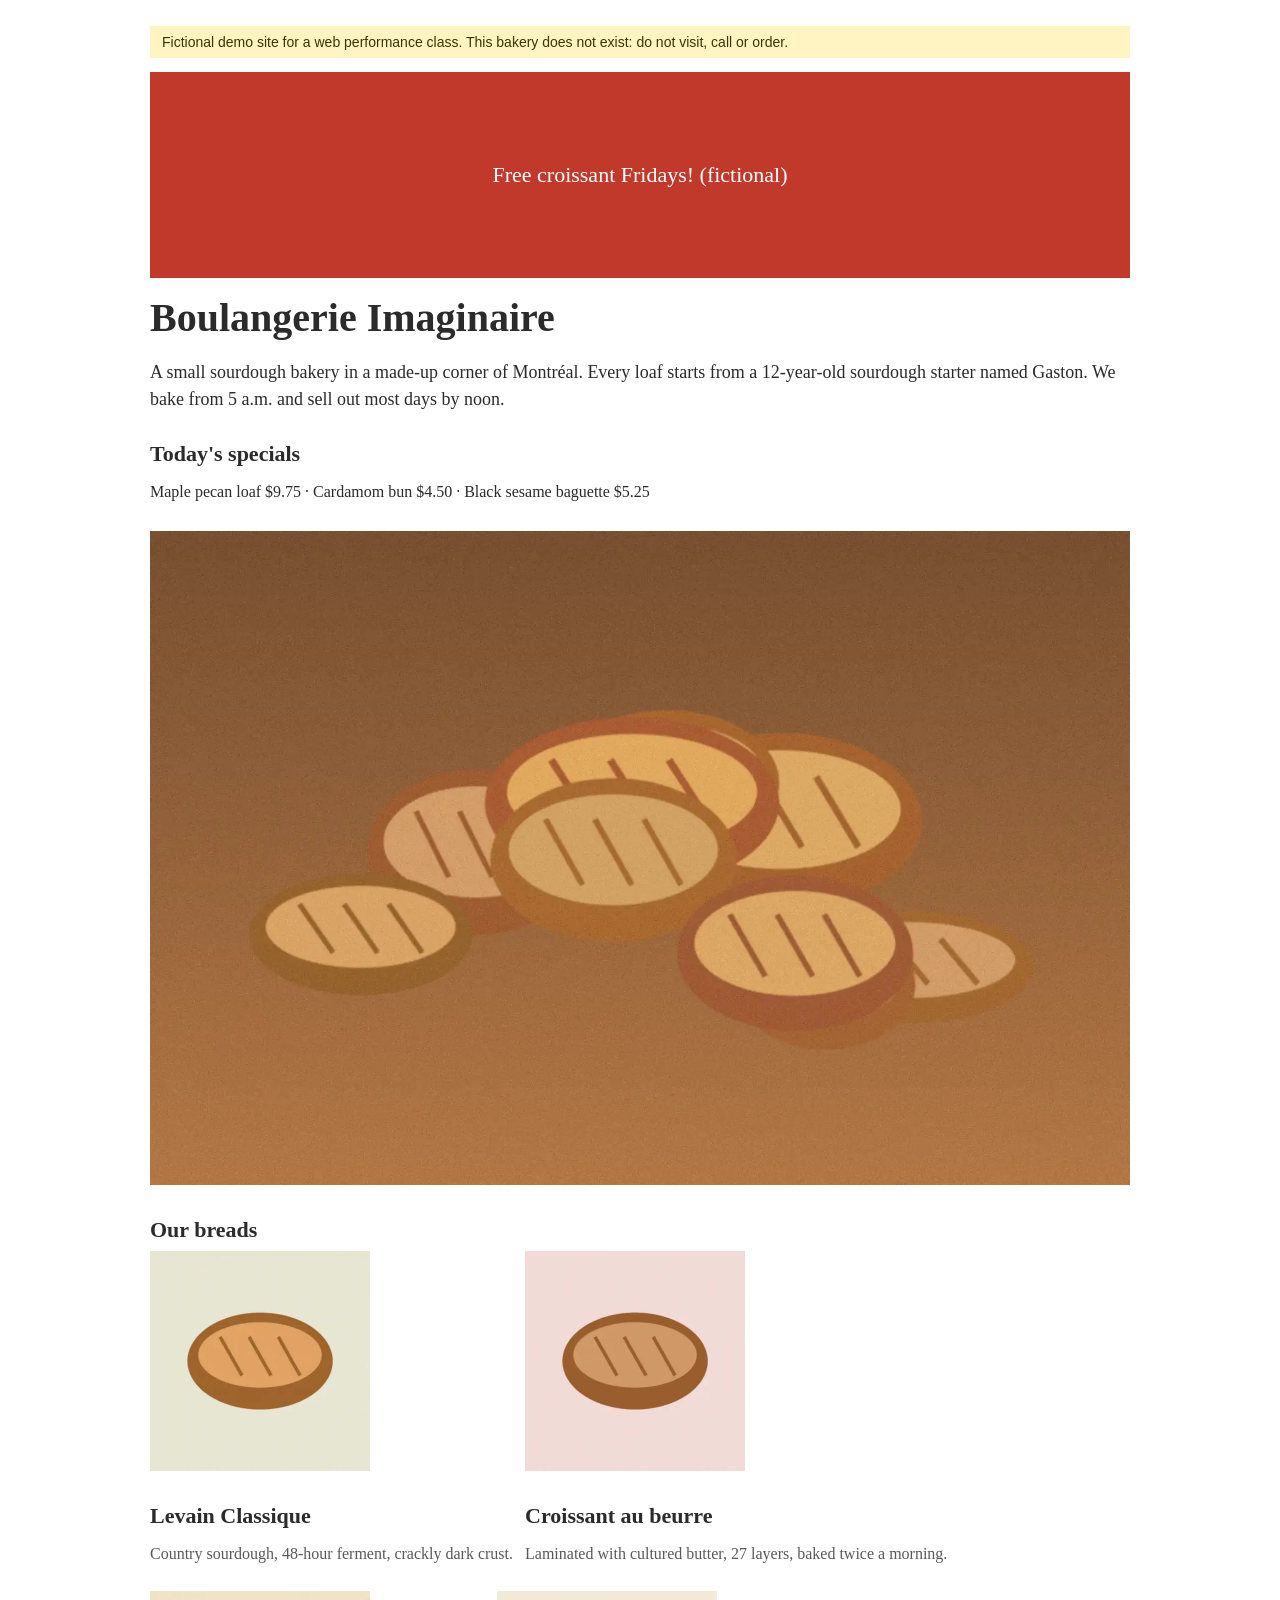
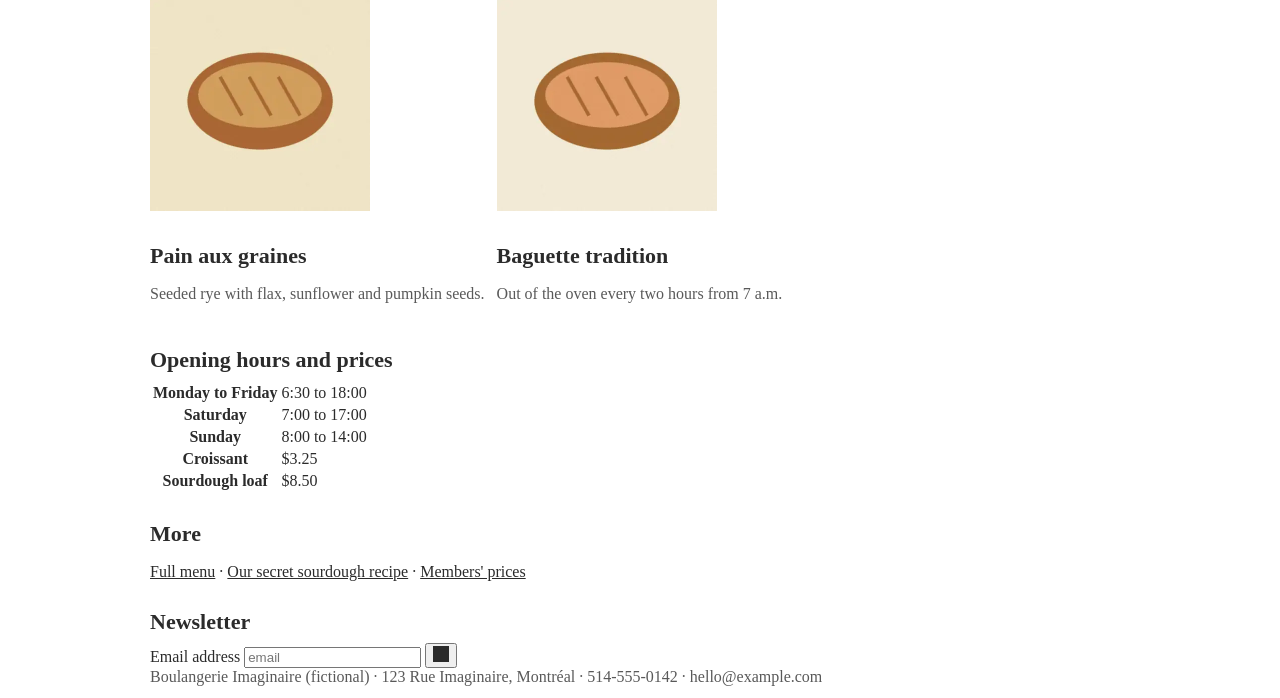
==== optimized/all/index.html @ 462ffbc3 "Bad website for pagespeed.web.dev: fictional bakery built to score badly, 9 fixed pages under /optim" ====
<!doctype html>
<!--
  FIXED version of /home: all. Fixed here: fcp lcp tbt cls a11y bp seo geo. Everything else is still broken on purpose.
  Compare it with the bad page at /home.
-->
<html lang="en" data-fixed="fcp lcp tbt cls a11y bp seo geo">
<head>
  <meta charset="utf-8">
  <title>Boulangerie Imaginaire - sourdough bakery (fictional demo)</title>
  <meta name="description" content="Boulangerie Imaginaire is a fictional sourdough bakery used to teach PageSpeed, SEO and GEO. Four breads, opening hours and prices.">
  <meta name="viewport" content="width=device-width, initial-scale=1">
  <style>
    body { font-family: Georgia, "Times New Roman", serif; margin: 0 auto; max-width: 980px; padding: 12px; color: #2b2b2b; }
    .notice { background: #fff4c2; color: #3d3200; padding: 8px 12px; font-family: Arial, sans-serif; font-size: 14px; }
    .banner { background: #c0392b; color: #fff; padding: 90px 12px; font-size: 22px; text-align: center; }
    .lede { font-size: 18px; line-height: 1.5; }
    .hero { width: 100%; height: auto; }
    .breads { display: flex; flex-wrap: wrap; gap: 12px; }
    .bread img { width: 220px; height: 140px; }
    .board { width: 100%; max-width: 600px; height: auto; }
    .faint { color: #c4c4c4; }
    .icon { display: inline-block; width: 16px; height: 16px; background: #2b2b2b; }
    #crumbs i { display: inline-block; width: 1px; height: 1px; }
    h1 { font-size: 40px; margin: 16px 0 8px; } h2, h3, h4 { font-size: 22px; margin: 28px 0 8px; } h5 { font-size: 18px; margin: 6px 0 2px; }
    a { color: #2b2b2b; }
  </style>
  <script src="/optimized/assets/app.js" defer></script>
  <link rel="icon" href="/optimized/assets/favicon.svg" type="image/svg+xml">
  <style>.faint { color: #595959; } .bread img { height: auto; }</style>
  <style>.bread img { height: auto; object-fit: cover; }</style>
  <style>#specials { min-height: 90px; }</style>
  <script type="application/ld+json">
  {
    "@context": "https://schema.org",
    "@type": "Bakery",
    "name": "Boulangerie Imaginaire (fictional demo)",
    "description": "A fictional sourdough bakery used to teach web performance, SEO and GEO. It does not exist.",
    "telephone": "+1-514-555-0142",
    "email": "hello@example.com",
    "priceRange": "$",
    "address": { "@type": "PostalAddress", "streetAddress": "123 Rue Imaginaire (fictional)", "addressLocality": "Montreal", "addressRegion": "QC", "addressCountry": "CA" },
    "openingHoursSpecification": [
      { "@type": "OpeningHoursSpecification", "dayOfWeek": ["Monday", "Tuesday", "Wednesday", "Thursday", "Friday"], "opens": "06:30", "closes": "18:00" },
      { "@type": "OpeningHoursSpecification", "dayOfWeek": "Saturday", "opens": "07:00", "closes": "17:00" },
      { "@type": "OpeningHoursSpecification", "dayOfWeek": "Sunday", "opens": "08:00", "closes": "14:00" }
    ]
  }
  </script>
</head>
<body>
  <p class="notice">Fictional demo site for a web performance class. This bakery does not exist: do not visit, call or order.</p>
  <main>
  <div class="banner">Free croissant Fridays! (fictional)</div>

  <h1>Boulangerie Imaginaire</h1>
  <p class="lede">A small sourdough bakery in a made-up corner of Montr&eacute;al. Every loaf starts from a
    12-year-old sourdough starter named Gaston. We bake from 5 a.m. and sell out most days by noon.</p>

  <div id="specials">
    <h2>Today's specials</h2>
    <p>Maple pecan loaf $9.75 &middot; Cardamom bun $4.50 &middot; Black sesame baguette $5.25</p>
  </div>

  <img class="hero" src="/optimized/assets/img/hero-800.webp"
       srcset="/optimized/assets/img/hero-800.webp 800w, /optimized/assets/img/hero-1600.webp 1600w" sizes="(max-width: 980px) 100vw, 956px"
       fetchpriority="high" width="1600" height="1067" alt="Nine sourdough loaves on a wooden table">

  <h2>Our breads</h2>
  <div class="breads">
    <div class="bread"><img src="/optimized/assets/img/bread-1-440.webp" loading="lazy" decoding="async" width="440" height="440" alt="Levain Classique loaf"><h3>Levain Classique</h3><p class="faint">Country sourdough, 48-hour ferment, crackly dark crust.</p></div>
    <div class="bread"><img src="/optimized/assets/img/bread-2-440.webp" loading="lazy" decoding="async" width="440" height="440" alt="Croissant au beurre"><h3>Croissant au beurre</h3><p class="faint">Laminated with cultured butter, 27 layers, baked twice a morning.</p></div>
    <div class="bread"><img src="/optimized/assets/img/bread-3-440.webp" loading="lazy" decoding="async" width="440" height="440" alt="Pain aux graines, seeded rye"><h3>Pain aux graines</h3><p class="faint">Seeded rye with flax, sunflower and pumpkin seeds.</p></div>
    <div class="bread"><img src="/optimized/assets/img/bread-4-440.webp" loading="lazy" decoding="async" width="440" height="440" alt="Baguette tradition"><h3>Baguette tradition</h3><p class="faint">Out of the oven every two hours from 7 a.m.</p></div>
  </div>

  <h2>Opening hours and prices</h2>
  <table>
    <tr><th scope="row">Monday to Friday</th><td>6:30 to 18:00</td></tr>
    <tr><th scope="row">Saturday</th><td>7:00 to 17:00</td></tr>
    <tr><th scope="row">Sunday</th><td>8:00 to 14:00</td></tr>
    <tr><th scope="row">Croissant</th><td>$3.25</td></tr>
    <tr><th scope="row">Sourdough loaf</th><td>$8.50</td></tr>
  </table>

  <h2>More</h2>
  <p><a href="/menu">Full menu</a> &middot; <a href="/secret-recipes">Our secret sourdough recipe</a> &middot; <a href="/members">Members' prices</a></p>

  <h2>Newsletter</h2>
  <form onsubmit="return false">
    <label for="email">Email address</label>
    <input type="email" id="email" name="email" placeholder="email">
    <button type="submit" aria-label="Subscribe"><span class="icon"></span></button>
  </form>

  </main>
  <footer class="faint">
    Boulangerie Imaginaire (fictional) &middot; 123 Rue Imaginaire, Montr&eacute;al &middot;
    514-555-0142 &middot; hello@example.com
  </footer>
  <div id="crumbs" aria-hidden="true"></div>
</body>
</html>
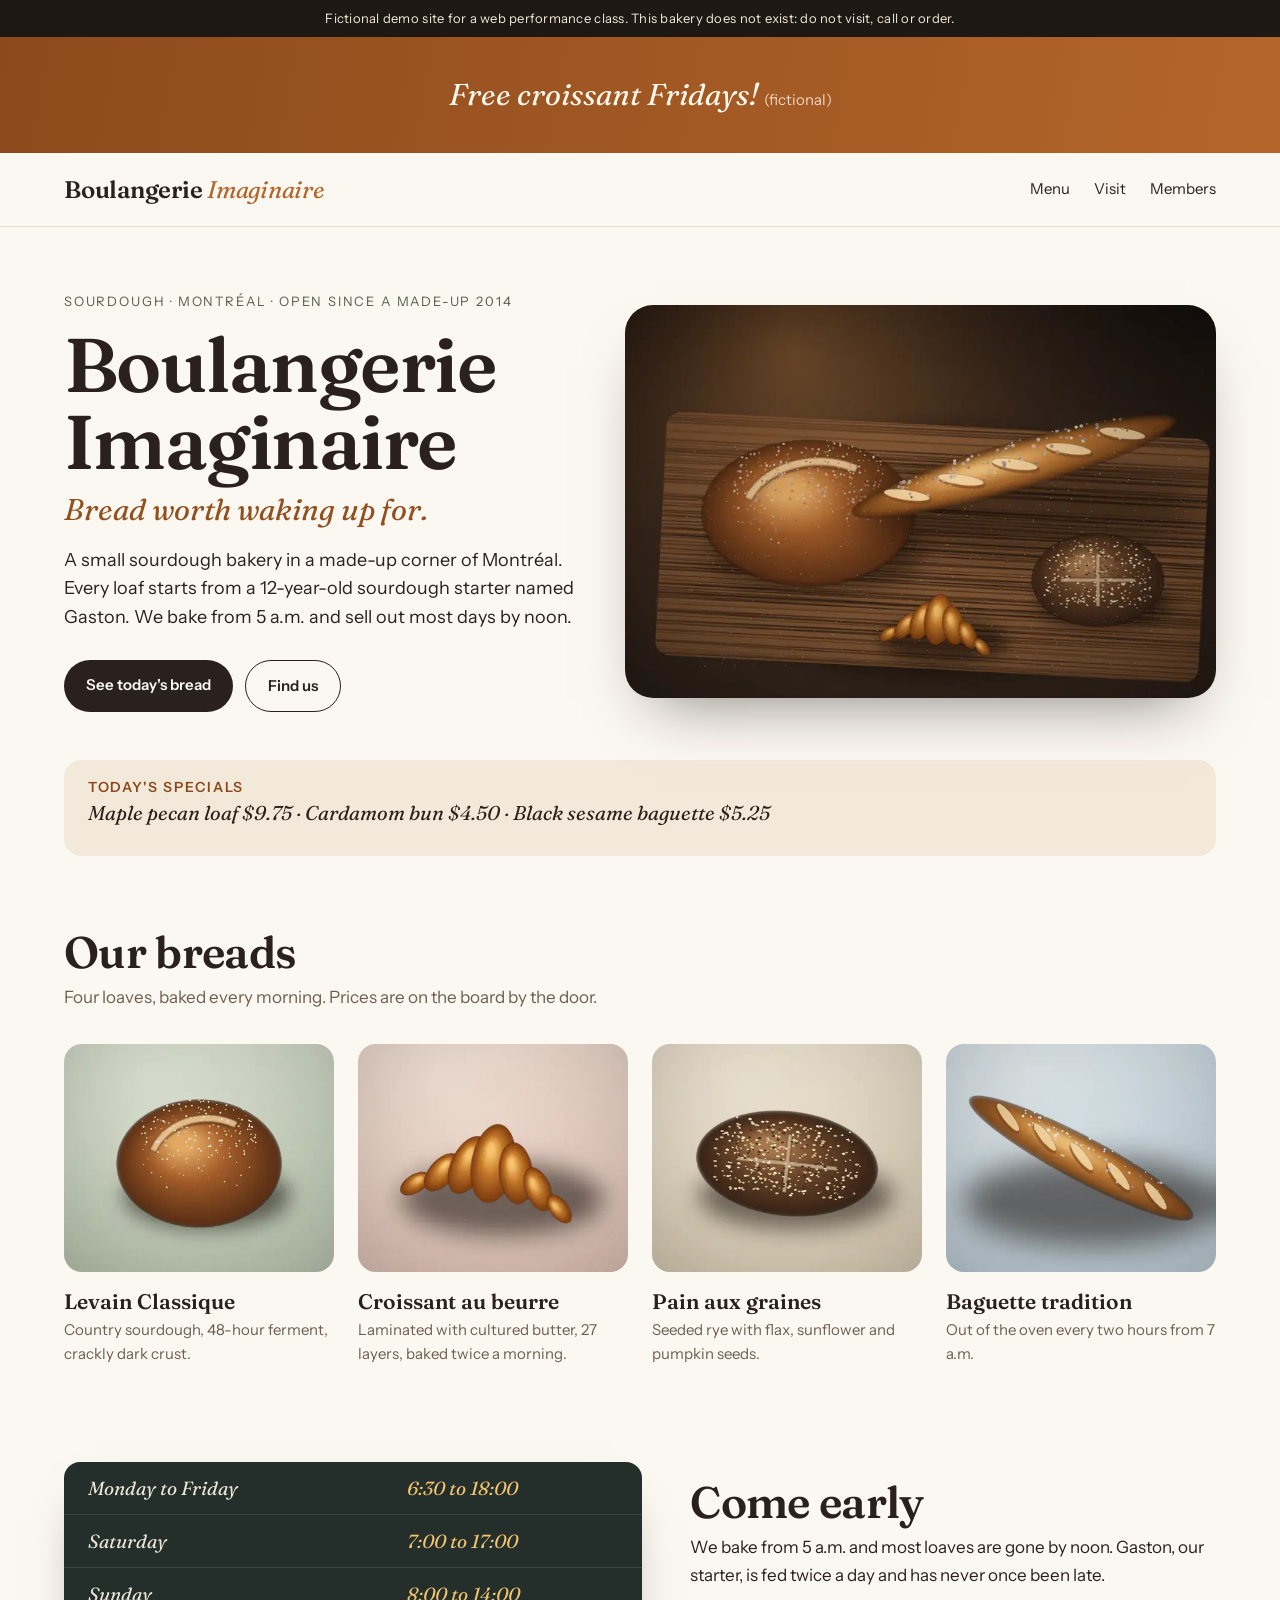
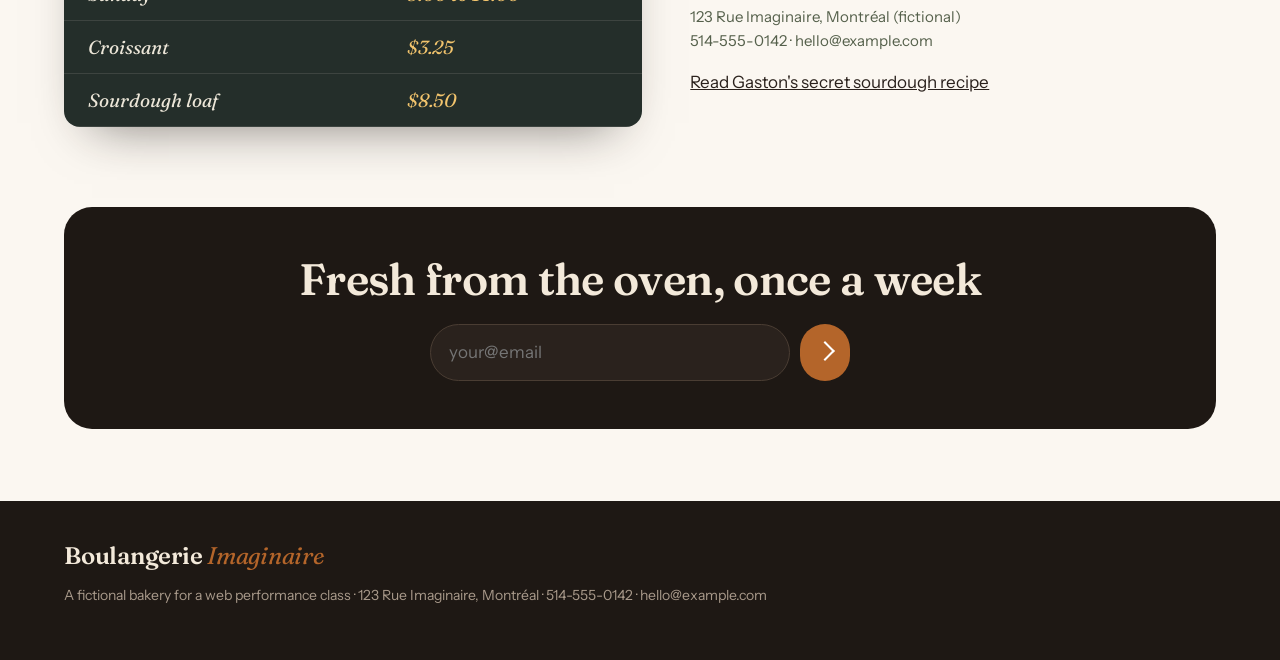
==== commit fab4e6a2: "Make the bad bakery look good while staying slow - New design: warm palette, Fraunces + Instrument S" ====
--- a/optimized/all/index.html
+++ b/optimized/all/index.html
@@ -9,26 +9,90 @@
   <title>Boulangerie Imaginaire - sourdough bakery (fictional demo)</title>
   <meta name="description" content="Boulangerie Imaginaire is a fictional sourdough bakery used to teach PageSpeed, SEO and GEO. Four breads, opening hours and prices.">
   <meta name="viewport" content="width=device-width, initial-scale=1">
+  <link rel="preload" href="/optimized/assets/fonts/fraunces-600.woff2" as="font" type="font/woff2" crossorigin>
+  <link rel="preload" href="/optimized/assets/fonts/instrument-sans.woff2" as="font" type="font/woff2" crossorigin>
   <style>
-    body { font-family: Georgia, "Times New Roman", serif; margin: 0 auto; max-width: 980px; padding: 12px; color: #2b2b2b; }
-    .notice { background: #fff4c2; color: #3d3200; padding: 8px 12px; font-family: Arial, sans-serif; font-size: 14px; }
-    .banner { background: #c0392b; color: #fff; padding: 90px 12px; font-size: 22px; text-align: center; }
-    .lede { font-size: 18px; line-height: 1.5; }
-    .hero { width: 100%; height: auto; }
-    .breads { display: flex; flex-wrap: wrap; gap: 12px; }
-    .bread img { width: 220px; height: 140px; }
-    .board { width: 100%; max-width: 600px; height: auto; }
-    .faint { color: #c4c4c4; }
-    .icon { display: inline-block; width: 16px; height: 16px; background: #2b2b2b; }
+    @font-face{font-family:"Fraunces";src:url("/optimized/assets/fonts/fraunces-600.woff2") format("woff2");font-weight:600;font-style:normal;font-display:swap}
+    @font-face{font-family:"Fraunces";src:url("/optimized/assets/fonts/fraunces-400-italic.woff2") format("woff2");font-weight:400;font-style:italic;font-display:swap}
+    @font-face{font-family:"Instrument Sans";src:url("/optimized/assets/fonts/instrument-sans.woff2") format("woff2");font-weight:400 700;font-style:normal;font-display:swap}
+    :root {
+      --proof: #fbf7f1; --ink: #2a211c; --crust: #b4652a; --crust-deep: #8c4a1c; --night: #1e1814;
+      --cream: #f3e9da; --line: #e8ddcd; --sage: #74806a; --faint: #cdbfae;
+      --display: "Fraunces", Georgia, "Times New Roman", serif;
+      --body: "Instrument Sans", system-ui, -apple-system, "Segoe UI", sans-serif;
+    }
+    * { box-sizing: border-box; }
+    body { margin: 0; background: var(--proof); color: var(--ink); font: 17px/1.6 var(--body); }
+    a { color: inherit; }
+    img { max-width: 100%; height: auto; display: block; }
+    .notice { margin: 0; padding: 8px 20px; background: var(--night); color: var(--cream); font-size: 13px; letter-spacing: 0.02em; text-align: center; }
+    .banner { padding: 40px 20px; background: linear-gradient(100deg, var(--crust-deep), var(--crust)); color: #fff7ec;
+      font: italic 400 30px/1.2 var(--display); text-align: center; }
+    .banner span { font: 400 15px var(--body); opacity: 0.8; }
+    .site { display: flex; align-items: center; justify-content: space-between; gap: 20px; padding: 22px max(20px, 5vw); border-bottom: 1px solid var(--line); }
+    .wordmark { margin: 0; font: 600 24px var(--display); letter-spacing: -0.01em; }
+    .wordmark em { font-weight: 400; color: var(--crust); }
+    .site nav { display: flex; gap: 24px; font-size: 15px; }
+    .site nav a { text-decoration: none; border-bottom: 1px solid transparent; }
+    .site nav a:hover { border-color: var(--crust); }
+    .hero { display: grid; grid-template-columns: 1fr 1.15fr; gap: 48px; align-items: center; padding: 64px max(20px, 5vw) 48px; }
+    .eyebrow { margin: 0 0 14px; color: var(--sage); font-size: 13px; letter-spacing: 0.14em; text-transform: uppercase; }
+    h1 { margin: 0; font: 600 clamp(42px, 6vw, 76px)/1.02 var(--display); letter-spacing: -0.02em; text-wrap: balance; }
+    .tagline { margin: 10px 0 18px; font: italic 400 clamp(22px, 2.6vw, 30px) var(--display); color: var(--crust); }
+    .lede { margin: 0 0 28px; max-width: 34em; font-size: 18px; }
+    .actions { display: flex; flex-wrap: wrap; gap: 12px; margin: 0; }
+    .btn { display: inline-block; padding: 13px 22px; border-radius: 999px; background: var(--ink); color: var(--proof); text-decoration: none; font-weight: 600; font-size: 15px; }
+    .btn.ghost { background: transparent; color: var(--ink); border: 1px solid var(--ink); }
+    .hero-img { width: 100%; border-radius: 28px; box-shadow: 0 30px 60px -30px rgba(30, 24, 20, 0.55); }
+    .specials { margin: 0 max(20px, 5vw); padding: 0 24px; border-radius: 18px; background: var(--cream); }
+    .specials:not(:empty) { padding: 18px 24px; }
+    .specials-title { margin: 0 0 4px; font: 600 14px var(--body); letter-spacing: 0.12em; text-transform: uppercase; color: var(--crust-deep); }
+    .specials p { margin: 0; font: italic 400 20px var(--display); }
+    .breads-section, .visit, .newsletter { padding: 72px max(20px, 5vw) 24px; }
+    .section-title { margin: 0 0 8px; font: 600 clamp(30px, 3.6vw, 44px)/1.1 var(--display); letter-spacing: -0.015em; }
+    .section-sub { margin: 0 0 32px; font-size: 17px; }
+    .breads { display: grid; grid-template-columns: repeat(4, minmax(0, 1fr)); gap: 24px; }
+    .bread { margin: 0; }
+    .bread img { width: 100%; aspect-ratio: 1.18; border-radius: 18px; }
+    .bread-name { margin: 16px 0 4px; font: 600 21px var(--display); }
+    .bread p { margin: 0; font-size: 15px; }
+    .faint { color: var(--faint); }
+    .visit { display: grid; grid-template-columns: 1.1fr 1fr; gap: 48px; align-items: center; }
+    .board { width: 100%; border-radius: 16px; box-shadow: 0 24px 50px -28px rgba(30, 24, 20, 0.6); }
+    .board-table { width: 100%; border-collapse: collapse; background: #242e2a; color: #ece6d8; border-radius: 16px; overflow: hidden;
+      font: italic 400 19px var(--display); box-shadow: 0 24px 50px -28px rgba(30, 24, 20, 0.6); }
+    .board-table th, .board-table td { padding: 14px 24px; text-align: left; border-bottom: 1px solid rgba(236, 230, 216, 0.12); }
+    .board-table th { font-weight: 400; }
+    .board-table td { color: #f2c46d; }
+    .visit-text p { margin: 0 0 16px; }
+    .address { font-size: 15px; color: var(--sage); }
+    .newsletter { margin: 56px max(20px, 5vw) 0; padding: 48px; border-radius: 28px; background: var(--night); color: var(--cream); text-align: center; }
+    .newsletter form { display: flex; justify-content: center; gap: 10px; margin-top: 20px; }
+    .newsletter input { width: min(360px, 100%); padding: 14px 18px; border-radius: 999px; border: 1px solid #4a3d33; background: #2a221d; color: var(--cream); font: inherit; }
+    .newsletter button { width: 50px; border-radius: 999px; border: 0; background: var(--crust); cursor: pointer; }
+    .icon { display: inline-block; width: 14px; height: 14px; border-top: 2px solid #fff; border-right: 2px solid #fff; transform: rotate(45deg); }
+    .sr { position: absolute; width: 1px; height: 1px; overflow: hidden; clip: rect(0 0 0 0); }
+    .site-footer { margin-top: 72px; padding: 40px max(20px, 5vw); background: var(--night); color: #a8998a; font-size: 14px; }
+    .site-footer .wordmark { color: var(--cream); margin-bottom: 8px; }
+    .menu-table { width: 100%; border-collapse: collapse; font-size: 17px; }
+    .menu-table td { padding: 16px 8px; border-bottom: 1px solid var(--line); }
+    .menu-table td:first-child { font: 600 20px var(--display); }
+    .menu-table td:last-child { text-align: right; font-variant-numeric: tabular-nums; }
+    .page { padding: 56px max(20px, 5vw); max-width: 980px; }
     #crumbs i { display: inline-block; width: 1px; height: 1px; }
-    h1 { font-size: 40px; margin: 16px 0 8px; } h2, h3, h4 { font-size: 22px; margin: 28px 0 8px; } h5 { font-size: 18px; margin: 6px 0 2px; }
-    a { color: #2b2b2b; }
+    @media (max-width: 900px) {
+      .hero, .visit { grid-template-columns: 1fr; gap: 32px; }
+      .breads { grid-template-columns: repeat(2, minmax(0, 1fr)); }
+      .site nav { gap: 14px; }
+      .newsletter { padding: 36px 20px; }
+    }
+    ::selection { background: var(--crust); color: #fff; }
   </style>
   <script src="/optimized/assets/app.js" defer></script>
   <link rel="icon" href="/optimized/assets/favicon.svg" type="image/svg+xml">
-  <style>.faint { color: #595959; } .bread img { height: auto; }</style>
-  <style>.bread img { height: auto; object-fit: cover; }</style>
-  <style>#specials { min-height: 90px; }</style>
+  <style>.bread img { object-fit: cover; }</style>
+  <style>.faint { color: #6e5f52; } .eyebrow, .address { color: #55604b; } .tagline { color: #93501f; }</style>
+  <style>#specials { min-height: 96px; padding: 18px 24px; }</style>
   <script type="application/ld+json">
   {
     "@context": "https://schema.org",
@@ -49,54 +113,87 @@
 </head>
 <body>
   <p class="notice">Fictional demo site for a web performance class. This bakery does not exist: do not visit, call or order.</p>
+  <div class="banner">Free croissant Fridays! <span>(fictional)</span></div>
+
+  <header class="site">
+    <p class="wordmark">Boulangerie <em>Imaginaire</em></p>
+    <nav>
+      <a href="/menu">Menu</a>
+      <a href="#visit">Visit</a>
+      <a href="/members">Members</a>
+    </nav>
+  </header>
   <main>
-  <div class="banner">Free croissant Fridays! (fictional)</div>
 
-  <h1>Boulangerie Imaginaire</h1>
-  <p class="lede">A small sourdough bakery in a made-up corner of Montr&eacute;al. Every loaf starts from a
-    12-year-old sourdough starter named Gaston. We bake from 5 a.m. and sell out most days by noon.</p>
+  <section class="hero">
+    <div class="hero-text">
+      <p class="eyebrow">Sourdough &middot; Montr&eacute;al &middot; open since a made-up 2014</p>
+      <h1>Boulangerie Imaginaire</h1>
+      <p class="tagline">Bread worth waking up for.</p>
+      <p class="lede">A small sourdough bakery in a made-up corner of Montr&eacute;al. Every loaf starts from a
+        12-year-old sourdough starter named Gaston. We bake from 5 a.m. and sell out most days by noon.</p>
+      <p class="actions"><a class="btn" href="#breads">See today's bread</a> <a class="btn ghost" href="#visit">Find us</a></p>
+    </div>
+    <img class="hero-img" src="/optimized/assets/img/hero-800.webp"
+         srcset="/optimized/assets/img/hero-800.webp 800w, /optimized/assets/img/hero-1600.webp 1600w"
+         sizes="(max-width: 900px) 100vw, 55vw" fetchpriority="high" width="1600" height="1067" alt="A round sourdough, a baguette, a seeded rye and a croissant on a floured wooden board">
+  </section>
 
-  <div id="specials">
-    <h2>Today's specials</h2>
+  <div id="specials" class="specials">
+    <h2 class="specials-title">Today's specials</h2>
     <p>Maple pecan loaf $9.75 &middot; Cardamom bun $4.50 &middot; Black sesame baguette $5.25</p>
   </div>
 
-  <img class="hero" src="/optimized/assets/img/hero-800.webp"
-       srcset="/optimized/assets/img/hero-800.webp 800w, /optimized/assets/img/hero-1600.webp 1600w" sizes="(max-width: 980px) 100vw, 956px"
-       fetchpriority="high" width="1600" height="1067" alt="Nine sourdough loaves on a wooden table">
+  <section id="breads" class="breads-section">
+    <!-- D-A3 (bad page): headings jump from h1 to h4 -->
+    <h2 class="section-title">Our breads</h2>
+    <p class="section-sub faint">Four loaves, baked every morning. Prices are on the board by the door.</p>
+    <div class="breads">
+      <article class="bread"><img src="/optimized/assets/img/bread-1-440.webp" loading="lazy" decoding="async" width="440" height="440" alt="Levain Classique loaf">
+        <h3 class="bread-name">Levain Classique</h3><p class="faint">Country sourdough, 48-hour ferment, crackly dark crust.</p></article>
+      <article class="bread"><img src="/optimized/assets/img/bread-2-440.webp" loading="lazy" decoding="async" width="440" height="440" alt="Croissant au beurre">
+        <h3 class="bread-name">Croissant au beurre</h3><p class="faint">Laminated with cultured butter, 27 layers, baked twice a morning.</p></article>
+      <article class="bread"><img src="/optimized/assets/img/bread-3-440.webp" loading="lazy" decoding="async" width="440" height="440" alt="Pain aux graines, seeded rye">
+        <h3 class="bread-name">Pain aux graines</h3><p class="faint">Seeded rye with flax, sunflower and pumpkin seeds.</p></article>
+      <article class="bread"><img src="/optimized/assets/img/bread-4-440.webp" loading="lazy" decoding="async" width="440" height="440" alt="Baguette tradition">
+        <h3 class="bread-name">Baguette tradition</h3><p class="faint">Out of the oven every two hours from 7 a.m.</p></article>
+    </div>
+  </section>
 
-  <h2>Our breads</h2>
-  <div class="breads">
-    <div class="bread"><img src="/optimized/assets/img/bread-1-440.webp" loading="lazy" decoding="async" width="440" height="440" alt="Levain Classique loaf"><h3>Levain Classique</h3><p class="faint">Country sourdough, 48-hour ferment, crackly dark crust.</p></div>
-    <div class="bread"><img src="/optimized/assets/img/bread-2-440.webp" loading="lazy" decoding="async" width="440" height="440" alt="Croissant au beurre"><h3>Croissant au beurre</h3><p class="faint">Laminated with cultured butter, 27 layers, baked twice a morning.</p></div>
-    <div class="bread"><img src="/optimized/assets/img/bread-3-440.webp" loading="lazy" decoding="async" width="440" height="440" alt="Pain aux graines, seeded rye"><h3>Pain aux graines</h3><p class="faint">Seeded rye with flax, sunflower and pumpkin seeds.</p></div>
-    <div class="bread"><img src="/optimized/assets/img/bread-4-440.webp" loading="lazy" decoding="async" width="440" height="440" alt="Baguette tradition"><h3>Baguette tradition</h3><p class="faint">Out of the oven every two hours from 7 a.m.</p></div>
-  </div>
+  <section id="visit" class="visit">
+    <div>
+      <table class="board-table">
+        <tr><th scope="row">Monday to Friday</th><td>6:30 to 18:00</td></tr>
+        <tr><th scope="row">Saturday</th><td>7:00 to 17:00</td></tr>
+        <tr><th scope="row">Sunday</th><td>8:00 to 14:00</td></tr>
+        <tr><th scope="row">Croissant</th><td>$3.25</td></tr>
+        <tr><th scope="row">Sourdough loaf</th><td>$8.50</td></tr>
+      </table>
+    </div>
+    <div class="visit-text">
+      <h2 class="section-title">Come early</h2>
+      <p>We bake from 5 a.m. and most loaves are gone by noon. Gaston, our starter, is fed twice a day and has
+        never once been late.</p>
+      <p class="address">123 Rue Imaginaire, Montr&eacute;al (fictional)<br>514-555-0142 &middot; hello@example.com</p>
+      <p><a href="/secret-recipes">Read Gaston's secret sourdough recipe</a></p>
+    </div>
+  </section>
 
-  <h2>Opening hours and prices</h2>
-  <table>
-    <tr><th scope="row">Monday to Friday</th><td>6:30 to 18:00</td></tr>
-    <tr><th scope="row">Saturday</th><td>7:00 to 17:00</td></tr>
-    <tr><th scope="row">Sunday</th><td>8:00 to 14:00</td></tr>
-    <tr><th scope="row">Croissant</th><td>$3.25</td></tr>
-    <tr><th scope="row">Sourdough loaf</th><td>$8.50</td></tr>
-  </table>
+  <section class="newsletter">
+    <h2 class="section-title">Fresh from the oven, once a week</h2>
+    <form onsubmit="return false">
+      <label for="email" class="sr">Email address</label>
+      <input type="email" id="email" name="email" placeholder="your@email">
+      <button type="submit" aria-label="Subscribe"><span class="icon"></span></button>
+    </form>
+  </section>
+  </main>
 
-  <h2>More</h2>
-  <p><a href="/menu">Full menu</a> &middot; <a href="/secret-recipes">Our secret sourdough recipe</a> &middot; <a href="/members">Members' prices</a></p>
-
-  <h2>Newsletter</h2>
-  <form onsubmit="return false">
-    <label for="email">Email address</label>
-    <input type="email" id="email" name="email" placeholder="email">
-    <button type="submit" aria-label="Subscribe"><span class="icon"></span></button>
-  </form>
-
-  </main>
-  <footer class="faint">
-    Boulangerie Imaginaire (fictional) &middot; 123 Rue Imaginaire, Montr&eacute;al &middot;
-    514-555-0142 &middot; hello@example.com
+  <footer class="site-footer">
+    <p class="wordmark">Boulangerie <em>Imaginaire</em></p>
+    <p>A fictional bakery for a web performance class &middot; 123 Rue Imaginaire, Montr&eacute;al &middot; 514-555-0142 &middot; hello@example.com</p>
   </footer>
+  <!-- D-P7 (bad page): 3,000 empty elements get added here by app.js -->
   <div id="crumbs" aria-hidden="true"></div>
 </body>
 </html>
